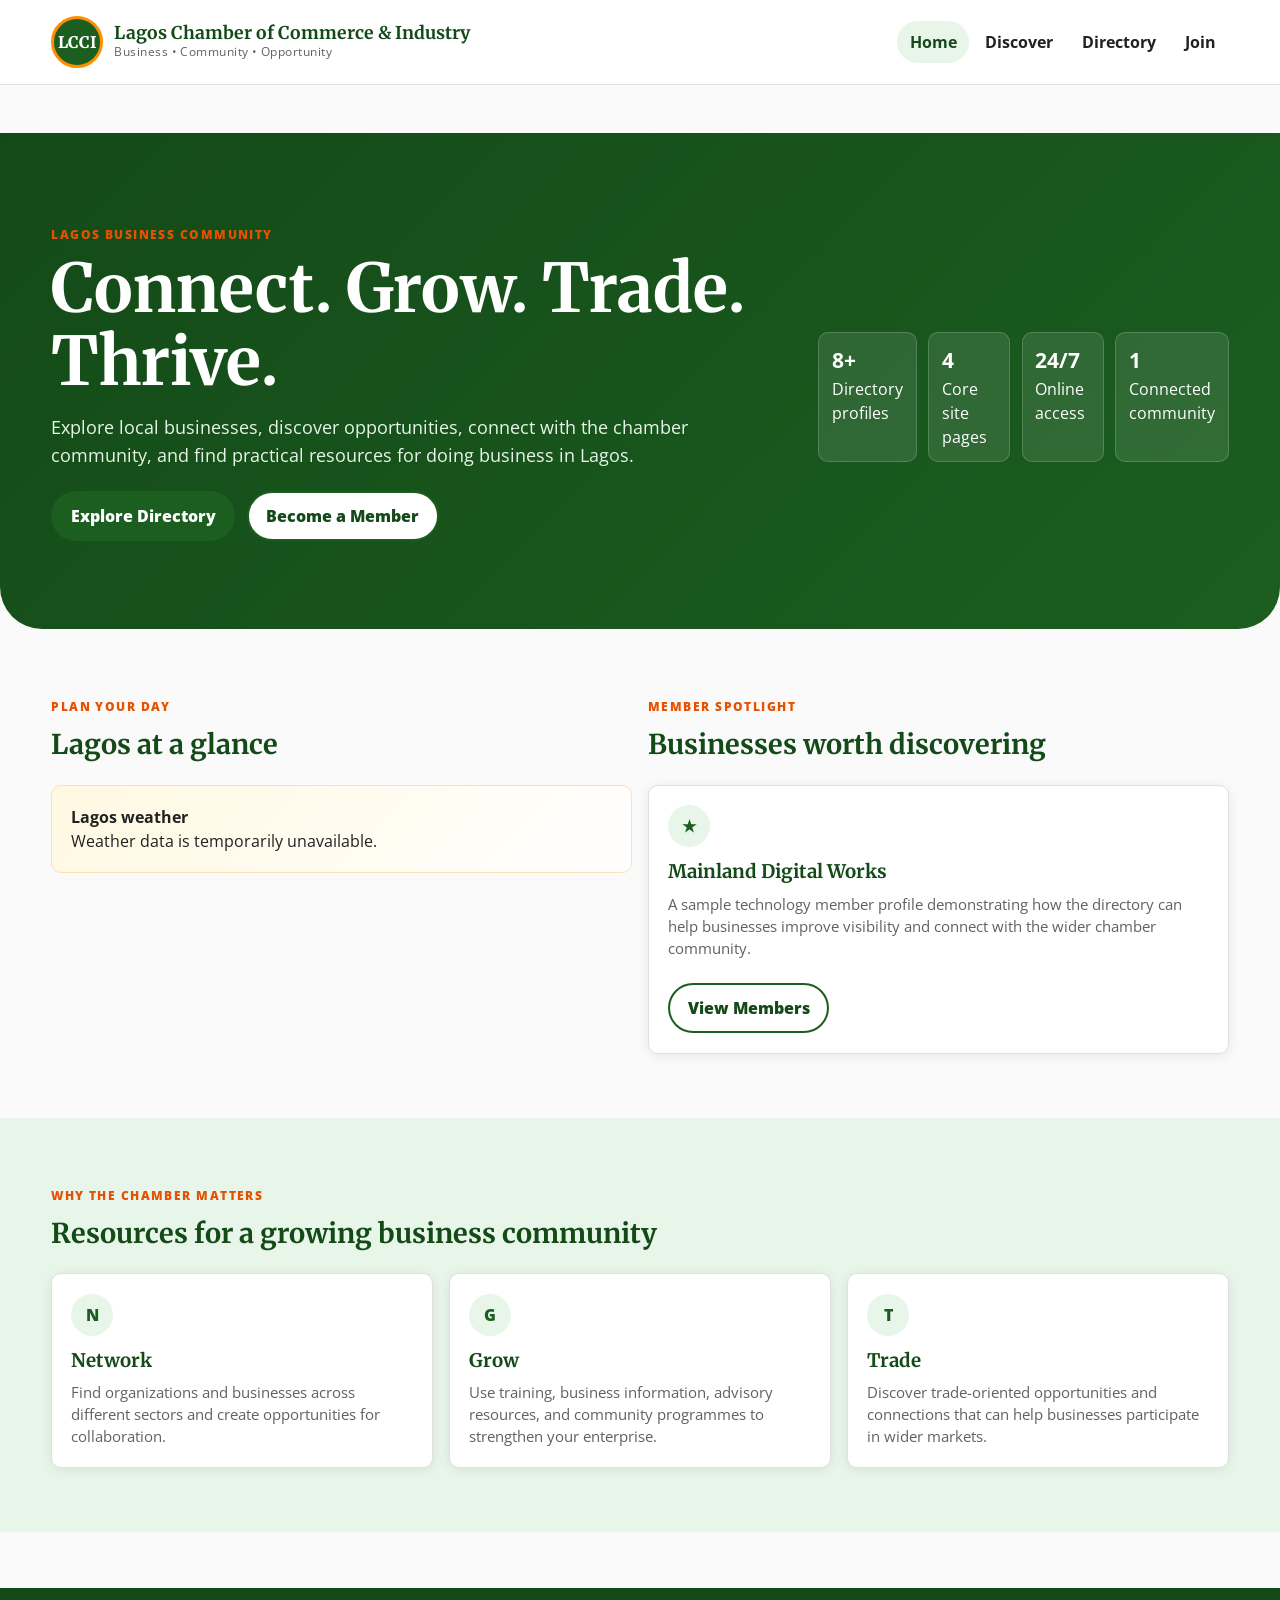
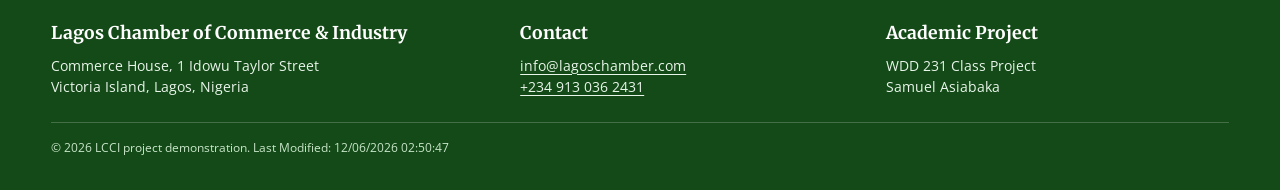
==== chamber/index.html @ baab901b "added chamber of business project" ====
<!doctype html>
<html lang="en-NG">
  <head>
    <meta charset="utf-8" />
    <meta name="viewport" content="width=device-width, initial-scale=1" />
    <meta
      name="description"
      content="Lagos Chamber of Commerce and Industry student project site featuring business resources, member directory, local discovery, weather, and membership information."
    />
    <meta name="author" content="Samuel Asiabaka" />
    <meta
      property="og:title"
      content="Lagos Chamber of Commerce and Industry"
    />
    <meta
      property="og:description"
      content="A responsive WDD 231 chamber project for business discovery, member networking, and community resources in Lagos."
    />
    <meta property="og:image" content="images/lcci-social.svg" />
    <meta property="og:url" content="index.html" />
    <meta property="og:type" content="website" />
    <title>LCCI | Lagos Chamber of Commerce & Industry</title>
    <link rel="icon" href="images/favicon.svg" type="image/svg+xml" />
    <link rel="preconnect" href="https://fonts.googleapis.com" />
    <link rel="preconnect" href="https://fonts.gstatic.com" crossorigin />
    <link
      href="https://fonts.googleapis.com/css2?family=Merriweather:wght@700;800&family=Open+Sans:wght@400;600;700;800&display=swap"
      rel="stylesheet"
    />
    <link rel="stylesheet" href="styles/reset.css" />
    <link rel="stylesheet" href="styles/small.css" />
    <link rel="stylesheet" href="styles/larger.css" />
  </head>
  <body>
    <a class="skip-link" href="#main">Skip to content</a>
    <header class="site-header">
      <div class="container header-inner">
        <a class="brand" href="index.html"
          ><span class="brand-mark" aria-hidden="true">LCCI</span
          ><span class="brand-text"
            ><strong>Lagos Chamber of Commerce & Industry</strong
            ><span>Business • Community • Opportunity</span></span
          ></a
        >
        <button
          class="menu-button"
          aria-label="Open navigation"
          aria-expanded="false"
        >
          ☰
        </button>
        <nav class="primary-nav" aria-label="Primary navigation">
          <ul>
            <li><a class="active" href="index.html">Home</a></li>
            <li><a href="discover.html">Discover</a></li>
            <li><a href="directory.html">Directory</a></li>
            <li><a href="join.html">Join</a></li>
          </ul>
        </nav>
      </div>
    </header>
    <main id="main">
      <section class="hero">
        <div class="container">
          <div>
            <span class="eyebrow">Lagos business community</span>
            <h1>Connect. Grow. Trade. Thrive.</h1>
            <p>
              Explore local businesses, discover opportunities, connect with the
              chamber community, and find practical resources for doing business
              in Lagos.
            </p>
            <div class="hero-actions">
              <a class="btn btn-primary" href="directory.html"
                >Explore Directory</a
              ><a class="btn btn-secondary" href="join.html">Become a Member</a>
            </div>
          </div>
          <div class="stats">
            <div class="stat">
              <strong>8+</strong><span>Directory profiles</span>
            </div>
            <div class="stat">
              <strong>4</strong><span>Core site pages</span>
            </div>
            <div class="stat">
              <strong>24/7</strong><span>Online access</span>
            </div>
            <div class="stat">
              <strong>1</strong><span>Connected community</span>
            </div>
          </div>
        </div>
      </section>
      <section class="section">
        <div class="container cards-2">
          <div>
            <div class="section-header">
              <span class="eyebrow">Plan your day</span>
              <h2>Lagos at a glance</h2>
            </div>
            <div id="weather-card" class="weather-card">
              <p>Loading current Lagos weather…</p>
            </div>
          </div>
          <div>
            <div class="section-header">
              <span class="eyebrow">Member spotlight</span>
              <h2>Businesses worth discovering</h2>
            </div>
            <div class="info-card">
              <div class="icon-circle">★</div>
              <h3>Mainland Digital Works</h3>
              <p>
                A sample technology member profile demonstrating how the
                directory can help businesses improve visibility and connect
                with the wider chamber community.
              </p>
              <br /><a class="btn btn-secondary" href="directory.html"
                >View Members</a
              >
            </div>
          </div>
        </div>
      </section>
      <section class="section" style="background: var(--light-green)">
        <div class="container">
          <div class="section-header">
            <span class="eyebrow">Why the chamber matters</span>
            <h2>Resources for a growing business community</h2>
          </div>
          <div class="cards-3">
            <article class="info-card">
              <div class="icon-circle">N</div>
              <h3>Network</h3>
              <p>
                Find organizations and businesses across different sectors and
                create opportunities for collaboration.
              </p>
            </article>
            <article class="info-card">
              <div class="icon-circle">G</div>
              <h3>Grow</h3>
              <p>
                Use training, business information, advisory resources, and
                community programmes to strengthen your enterprise.
              </p>
            </article>
            <article class="info-card">
              <div class="icon-circle">T</div>
              <h3>Trade</h3>
              <p>
                Discover trade-oriented opportunities and connections that can
                help businesses participate in wider markets.
              </p>
            </article>
          </div>
        </div>
      </section>
    </main>
    <footer class="site-footer">
      <div class="container">
        <div class="footer-grid">
          <div>
            <h2 class="footer-title">Lagos Chamber of Commerce & Industry</h2>
            <p>
              Commerce House, 1 Idowu Taylor Street<br />Victoria Island, Lagos,
              Nigeria
            </p>
          </div>
          <div>
            <h2 class="footer-title">Contact</h2>
            <p>
              <a href="mailto:info@lagoschamber.com">info@lagoschamber.com</a
              ><br /><a href="tel:+2349130362431">+234 913 036 2431</a>
            </p>
          </div>
          <div>
            <h2 class="footer-title">Academic Project</h2>
            <p>WDD 231 Class Project<br />Samuel Asiabaka</p>
          </div>
        </div>
        <div class="footer-bottom">
          <span
            >© <span id="copyright-year"></span> LCCI project demonstration. </span
          ><span id="last-modified"></span>
        </div>
      </div>
    </footer>
    <script src="scripts/main.js" defer></script>
  </body>
</html>
---- chamber/styles/small.css ----
:root {
  --primary-green: #1b5e20;
  --primary-green-dark: #144a18;
  --light-green: #e8f5e9;
  --accent-amber: #ff8f00;
  --accent-amber-dark: #e65100;
  --bg-white: #fafafa;
  --bg-card: #ffffff;
  --text-dark: #212121;
  --text-medium: #616161;
  --text-light: #9e9e9e;
  --border-light: #e0e0e0;
  --font-heading: "Merriweather", Georgia, serif;
  --font-body: "Open Sans", "Segoe UI", sans-serif;
  --radius: 10px;
  --radius-sm: 6px;
  --shadow: 0 2px 12px rgba(0,0,0,.08);
  --shadow-hover: 0 6px 24px rgba(0,0,0,.12);
  --transition: all .25s ease;
}

body {
  min-width: 320px;
  background: var(--bg-white);
  color: var(--text-dark);
  font-family: var(--font-body);
}

a { text-decoration-thickness: 1px; text-underline-offset: 3px; }
.container { width: min(94%, 1180px); margin-inline: auto; }
.skip-link { position: absolute; left: -9999px; top: 0; z-index: 1000; padding: .75rem 1rem; background: #fff; color: var(--primary-green-dark); }
.skip-link:focus { left: 1rem; top: 1rem; }

.site-header {
  background: var(--bg-card);
  border-bottom: 1px solid var(--border-light);
  position: sticky;
  top: 0;
  z-index: 50;
}
.header-inner { min-height: 76px; display: flex; align-items: center; justify-content: space-between; gap: 1rem; }
.brand { display: flex; align-items: center; gap: .7rem; text-decoration: none; }
.brand-mark { width: 46px; height: 46px; border-radius: 50%; display: grid; place-items: center; background: var(--primary-green); color: white; font-family: var(--font-heading); font-weight: 800; border: 3px solid var(--accent-amber); }
.brand-text strong { display: block; font-family: var(--font-heading); font-size: 1rem; line-height: 1.15; color: var(--primary-green-dark); }
.brand-text span { display: block; font-size: .72rem; color: var(--text-medium); letter-spacing: .04em; }

.menu-button { border: 0; background: transparent; color: var(--primary-green-dark); font-size: 1.65rem; padding: .35rem; }
.primary-nav { display: none; }
.primary-nav.open { display: block; position: absolute; left: 0; right: 0; top: 76px; background: white; border-bottom: 1px solid var(--border-light); box-shadow: var(--shadow); }
.primary-nav ul { display: flex; flex-direction: column; }
.primary-nav a { display: block; padding: .95rem 1.25rem; text-decoration: none; font-weight: 700; color: var(--text-dark); }
.primary-nav a:hover, .primary-nav a.active { background: var(--light-green); color: var(--primary-green-dark); }

main { padding-block: 2rem 3.5rem; }
.page-title { font-family: var(--font-heading); font-size: clamp(1.8rem, 6vw, 2.6rem); color: var(--primary-green-dark); margin-bottom: .4rem; }
.page-intro { color: var(--text-medium); max-width: 760px; margin-bottom: 1.5rem; }
.eyebrow { display: inline-block; color: var(--accent-amber-dark); text-transform: uppercase; letter-spacing: .12em; font-size: .75rem; font-weight: 800; margin-bottom: .5rem; }

.btn { display: inline-flex; align-items: center; justify-content: center; gap: .45rem; min-height: 44px; padding: .7rem 1.1rem; border-radius: 999px; border: 2px solid transparent; text-decoration: none; font-weight: 800; transition: var(--transition); }
.btn-primary { background: var(--primary-green); color: white; }
.btn-primary:hover { background: var(--primary-green-dark); transform: translateY(-1px); }
.btn-secondary { background: white; color: var(--primary-green-dark); border-color: var(--primary-green); }
.btn-secondary:hover { background: var(--light-green); }

.directory-controls { display: flex; gap: .5rem; margin: 1.25rem 0 1rem; }
.view-button { border: 1px solid var(--border-light); background: white; color: var(--text-medium); border-radius: var(--radius-sm); padding: .55rem .9rem; font-weight: 800; }
.view-button.active, .view-button:hover { background: var(--primary-green); color: white; border-color: var(--primary-green); }

.members { display: grid; grid-template-columns: 1fr; gap: 1rem; }
.member-card { background: var(--bg-card); border: 1px solid var(--border-light); border-radius: var(--radius); box-shadow: var(--shadow); overflow: hidden; transition: var(--transition); }
.member-card:hover { box-shadow: var(--shadow-hover); transform: translateY(-2px); }
.member-top { padding: 1rem 1rem .8rem; text-align: center; background: linear-gradient(135deg, var(--light-green), #fff); border-bottom: 1px solid var(--border-light); }
.member-logo { width: 74px; height: 74px; margin: 0 auto .65rem; object-fit: cover; border-radius: 12px; border: 1px solid var(--border-light); background: white; }
.member-name { font-family: var(--font-heading); font-size: 1.05rem; color: var(--primary-green-dark); }
.member-tagline { color: var(--text-medium); font-size: .8rem; }
.member-body { padding: 1rem; }
.member-body p { font-size: .88rem; margin-bottom: .35rem; overflow-wrap: anywhere; }
.member-body strong { color: var(--primary-green-dark); }
.member-body a { color: var(--accent-amber-dark); font-weight: 700; }
.badge { display: inline-block; margin-top: .5rem; padding: .22rem .55rem; border-radius: 999px; background: var(--light-green); color: var(--primary-green-dark); font-size: .72rem; font-weight: 800; }

.members.list { display: flex; flex-direction: column; gap: .65rem; }
.members.list .member-card { display: grid; grid-template-columns: 90px 1fr; align-items: stretch; }
.members.list .member-top { grid-row: span 2; padding: .75rem; display: grid; place-items: center; }
.members.list .member-logo { width: 68px; height: 68px; margin: 0; }
.members.list .member-name { font-size: 1rem; }
.members.list .member-body { padding: .7rem 1rem 1rem; }
.members.list .member-body p { margin-bottom: .2rem; }

.site-footer { background: var(--primary-green-dark); color: white; padding: 2rem 0; }
.footer-grid { display: grid; gap: 1.5rem; }
.footer-title { font-family: var(--font-heading); font-size: 1.1rem; margin-bottom: .55rem; }
.footer-grid p, .footer-grid a { color: #e8f5e9; font-size: .9rem; }
.footer-grid a:hover { color: white; }
.footer-bottom { border-top: 1px solid rgba(255,255,255,.2); margin-top: 1.5rem; padding-top: 1rem; font-size: .78rem; color: #c8e6c9; }

.hero { background: linear-gradient(135deg, var(--primary-green-dark), var(--primary-green)); color: white; border-radius: 0 0 28px 28px; padding: 3rem 0; }
.hero h1 { font-family: var(--font-heading); font-size: clamp(2rem, 9vw, 4.2rem); line-height: 1.08; margin-bottom: 1rem; }
.hero p { color: #e8f5e9; max-width: 680px; font-size: 1.05rem; margin-bottom: 1.4rem; }
.hero-actions { display: flex; flex-wrap: wrap; gap: .7rem; }
.stats { display: grid; grid-template-columns: repeat(2, 1fr); gap: .7rem; margin-top: 2rem; }
.stat { background: rgba(255,255,255,.1); border: 1px solid rgba(255,255,255,.18); padding: .8rem; border-radius: var(--radius); }
.stat strong { display: block; font-size: 1.3rem; }

.section { padding-block: 2.5rem; }
.section-header { margin-bottom: 1.25rem; }
.section-header h2 { font-family: var(--font-heading); color: var(--primary-green-dark); font-size: 1.7rem; }
.cards-2, .cards-3 { display: grid; gap: 1rem; }
.info-card { background: white; border: 1px solid var(--border-light); border-radius: var(--radius); padding: 1.2rem; box-shadow: var(--shadow); }
.info-card h3 { color: var(--primary-green-dark); margin-bottom: .4rem; font-family: var(--font-heading); }
.info-card p { color: var(--text-medium); font-size: .92rem; }
.icon-circle { width: 42px; height: 42px; border-radius: 50%; display: grid; place-items: center; background: var(--light-green); color: var(--primary-green); font-weight: 900; margin-bottom: .7rem; }

.weather-card { background: linear-gradient(135deg, #fff8e1, #fff); border: 1px solid #ffe0b2; border-radius: var(--radius); padding: 1.2rem; }
.weather-main { display: flex; align-items: center; justify-content: space-between; gap: 1rem; }
.weather-temp { font-size: 2.6rem; font-weight: 800; color: var(--primary-green-dark); }
.weather-icon { font-size: 2.7rem; }

.montage { display: grid; grid-template-columns: 1fr 1fr; gap: .75rem; }
.montage figure { position: relative; overflow: hidden; border-radius: var(--radius); min-height: 180px; background: #ddd; }
.montage figure:first-child { grid-column: span 2; }
.montage img { width: 100%; height: 100%; object-fit: cover; }
.montage figcaption { position: absolute; left: .7rem; bottom: .7rem; background: rgba(0,0,0,.65); color: white; padding: .3rem .5rem; border-radius: 5px; font-size: .75rem; }

.membership-grid { display: grid; gap: 1rem; }
.membership-card { background: white; border: 1px solid var(--border-light); border-radius: var(--radius); padding: 1.2rem; box-shadow: var(--shadow); }
.membership-card.featured { border: 2px solid var(--accent-amber); }
.membership-card h3 { color: var(--primary-green-dark); font-family: var(--font-heading); }
.membership-card .price { font-size: 1.7rem; font-weight: 800; margin: .5rem 0; }
.membership-card ul { margin: 1rem 0; display: grid; gap: .45rem; }
.membership-card li::before { content: "✓"; color: var(--primary-green); font-weight: 900; margin-right: .45rem; }
.form-card { background: white; border: 1px solid var(--border-light); border-radius: var(--radius); padding: 1.2rem; box-shadow: var(--shadow); }
.form-grid { display: grid; gap: 1rem; }
label { font-weight: 700; color: var(--primary-green-dark); font-size: .9rem; }
input, select, textarea { width: 100%; margin-top: .35rem; border: 1px solid #bdbdbd; border-radius: var(--radius-sm); padding: .72rem; background: white; color: var(--text-dark); }
textarea { min-height: 120px; resize: vertical; }
.form-note { font-size: .78rem; color: var(--text-medium); margin-top: .5rem; }
.success-message { display: none; background: var(--light-green); color: var(--primary-green-dark); border-left: 4px solid var(--primary-green); padding: 1rem; border-radius: 0 var(--radius-sm) var(--radius-sm) 0; margin-bottom: 1rem; }
.success-message.show { display: block; }

.banner { background: var(--light-green); border-left: 5px solid var(--accent-amber); border-radius: var(--radius); padding: 1rem 1.1rem; margin-bottom: 1.5rem; }
.banner strong { color: var(--primary-green-dark); }

@media (min-width: 700px) {
  .container { width: min(92%, 1180px); }
  .menu-button { display: none; }
  .primary-nav { display: block; }
  .primary-nav ul { flex-direction: row; align-items: center; gap: .2rem; }
  .primary-nav a { padding: .55rem .8rem; border-radius: 999px; }
  .members { grid-template-columns: repeat(2, 1fr); }
  .cards-2 { grid-template-columns: repeat(2, 1fr); }
  .cards-3 { grid-template-columns: repeat(3, 1fr); }
  .membership-grid { grid-template-columns: repeat(3, 1fr); }
  .form-grid { grid-template-columns: repeat(2, 1fr); }
  .full { grid-column: 1 / -1; }
  .footer-grid { grid-template-columns: 1.3fr 1fr 1fr; }
  .stats { grid-template-columns: repeat(4, 1fr); }
}
---- chamber/styles/larger.css ----
@media (min-width: 1000px) {
  .header-inner { min-height: 84px; }
  .brand-mark { width: 52px; height: 52px; }
  .brand-text strong { font-size: 1.1rem; }
  main { padding-top: 3rem; }
  .members { grid-template-columns: repeat(3, 1fr); }
  .hero { padding: 5.5rem 0; border-radius: 0 0 42px 42px; }
  .hero .container { display: grid; grid-template-columns: 1.4fr .8fr; align-items: center; gap: 3rem; }
  .hero p { font-size: 1.15rem; }
  .section { padding-block: 4rem; }
  .montage { grid-template-columns: 1.15fr .85fr .85fr; grid-template-rows: 180px 180px; }
  .montage figure:first-child { grid-column: auto; grid-row: span 2; }
  .montage figure { min-height: 180px; }
  .directory-controls { justify-content: flex-end; }
}
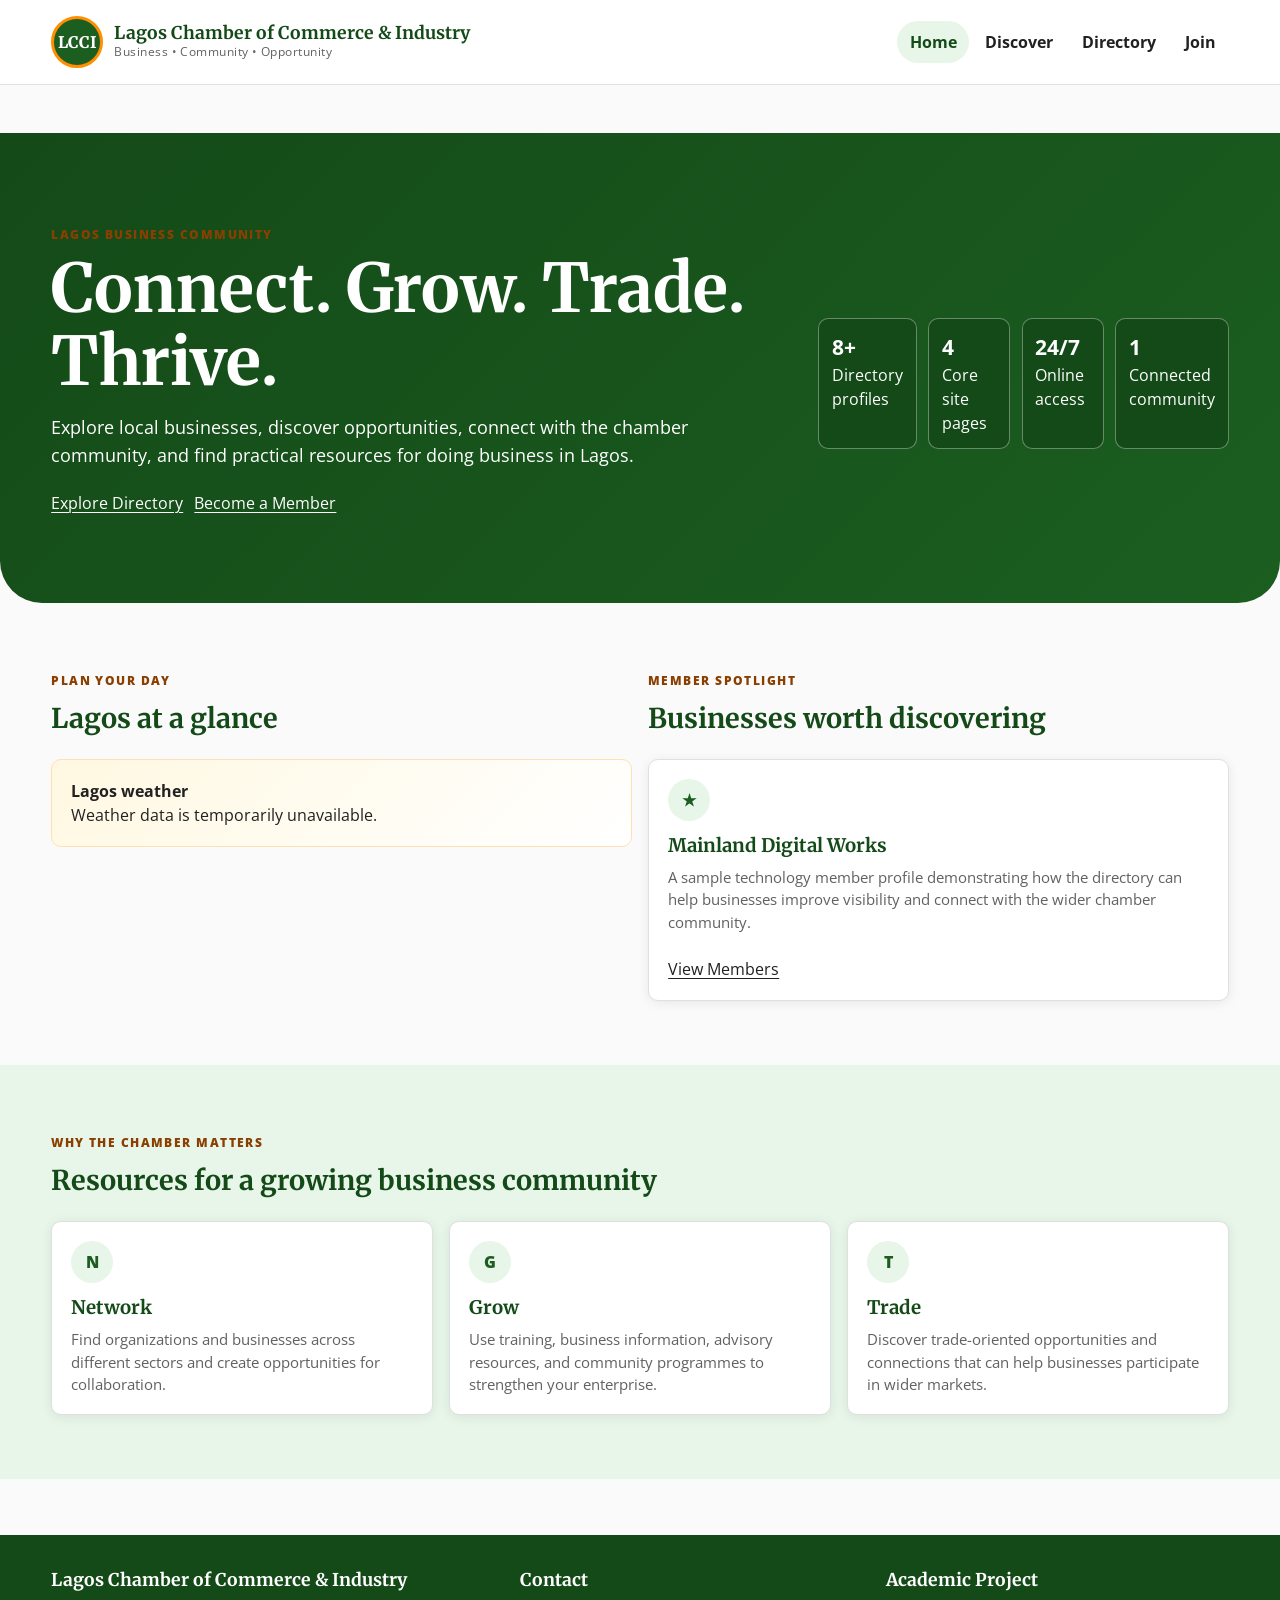
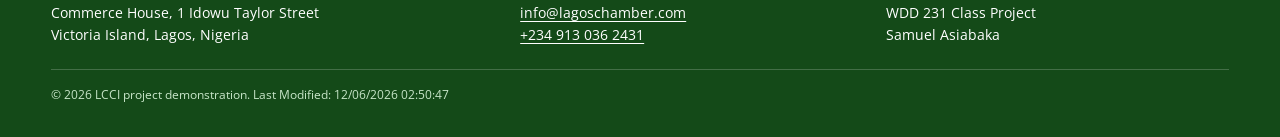
==== commit 9d27ff32: "fix audit errors" ====
--- a/chamber/index.html
+++ b/chamber/index.html
@@ -5,21 +5,28 @@
     <meta name="viewport" content="width=device-width, initial-scale=1" />
     <meta
       name="description"
-      content="Lagos Chamber of Commerce and Industry student project site featuring business resources, member directory, local discovery, weather, and membership information."
+      content="Lagos Chamber of Commerce and Industry project site featuring business resources, member directory, local discovery, weather, and membership information."
     />
     <meta name="author" content="Samuel Asiabaka" />
     <meta
       property="og:title"
-      content="Lagos Chamber of Commerce and Industry"
+      content="Lagos Chamber of Commerce and Industry project site "
     />
     <meta
       property="og:description"
       content="A responsive WDD 231 chamber project for business discovery, member networking, and community resources in Lagos."
     />
-    <meta property="og:image" content="images/lcci-social.svg" />
-    <meta property="og:url" content="index.html" />
+    <meta
+      property="og:image"
+      content="https://samuelasiabaka.github.io/wdd231/chamber/images/lcci-social.svg"
+    />
+
+    <meta
+      property="og:url"
+      content="https://samuelasiabaka.github.io/wdd231/chamber/directory.html"
+    />
     <meta property="og:type" content="website" />
-    <title>LCCI | Lagos Chamber of Commerce & Industry</title>
+    <title>Lagos Chamber of Commerce and Industry | LCCI</title>
     <link rel="icon" href="images/favicon.svg" type="image/svg+xml" />
     <link rel="preconnect" href="https://fonts.googleapis.com" />
     <link rel="preconnect" href="https://fonts.gstatic.com" crossorigin />
@@ -30,6 +37,7 @@
     <link rel="stylesheet" href="styles/reset.css" />
     <link rel="stylesheet" href="styles/small.css" />
     <link rel="stylesheet" href="styles/larger.css" />
+    <script src="scripts/main.js" defer></script>
   </head>
   <body>
     <a class="skip-link" href="#main">Skip to content</a>
@@ -71,9 +79,11 @@
               in Lagos.
             </p>
             <div class="hero-actions">
-              <a class="btn btn-primary" href="directory.html"
+              <a class="button button-primary" href="directory.html"
                 >Explore Directory</a
-              ><a class="btn btn-secondary" href="join.html">Become a Member</a>
+              ><a class="button button-secondary" href="join.html"
+                >Become a Member</a
+              >
             </div>
           </div>
           <div class="stats">
@@ -116,14 +126,14 @@
                 directory can help businesses improve visibility and connect
                 with the wider chamber community.
               </p>
-              <br /><a class="btn btn-secondary" href="directory.html"
+              <br /><a class="button button-secondary" href="directory.html"
                 >View Members</a
               >
             </div>
           </div>
         </div>
       </section>
-      <section class="section" style="background: var(--light-green)">
+      <section class="section" id="network-section">
         <div class="container">
           <div class="section-header">
             <span class="eyebrow">Why the chamber matters</span>
@@ -187,6 +197,5 @@
         </div>
       </div>
     </footer>
-    <script src="scripts/main.js" defer></script>
   </body>
 </html>
--- a/chamber/styles/small.css
+++ b/chamber/styles/small.css
@@ -3,7 +3,7 @@
   --primary-green-dark: #144a18;
   --light-green: #e8f5e9;
   --accent-amber: #ff8f00;
-  --accent-amber-dark: #e65100;
+  --accent-amber-dark: #8a3f00;
   --bg-white: #fafafa;
   --bg-card: #ffffff;
   --text-dark: #212121;
@@ -14,9 +14,9 @@
   --font-body: "Open Sans", "Segoe UI", sans-serif;
   --radius: 10px;
   --radius-sm: 6px;
-  --shadow: 0 2px 12px rgba(0,0,0,.08);
-  --shadow-hover: 0 6px 24px rgba(0,0,0,.12);
-  --transition: all .25s ease;
+  --shadow: 0 2px 12px rgba(0, 0, 0, 0.08);
+  --shadow-hover: 0 6px 24px rgba(0, 0, 0, 0.12);
+  --transition: all 0.25s ease;
 }
 
 body {
@@ -26,10 +26,27 @@
   font-family: var(--font-body);
 }
 
-a { text-decoration-thickness: 1px; text-underline-offset: 3px; }
-.container { width: min(94%, 1180px); margin-inline: auto; }
-.skip-link { position: absolute; left: -9999px; top: 0; z-index: 1000; padding: .75rem 1rem; background: #fff; color: var(--primary-green-dark); }
-.skip-link:focus { left: 1rem; top: 1rem; }
+a {
+  text-decoration-thickness: 1px;
+  text-underline-offset: 3px;
+}
+.container {
+  width: min(94%, 1180px);
+  margin-inline: auto;
+}
+.skip-link {
+  position: absolute;
+  left: -9999px;
+  top: 0;
+  z-index: 1000;
+  padding: 0.75rem 1rem;
+  background: #fff;
+  color: var(--primary-green-dark);
+}
+.skip-link:focus {
+  left: 1rem;
+  top: 1rem;
+}
 
 .site-header {
   background: var(--bg-card);
@@ -38,121 +55,565 @@
   top: 0;
   z-index: 50;
 }
-.header-inner { min-height: 76px; display: flex; align-items: center; justify-content: space-between; gap: 1rem; }
-.brand { display: flex; align-items: center; gap: .7rem; text-decoration: none; }
-.brand-mark { width: 46px; height: 46px; border-radius: 50%; display: grid; place-items: center; background: var(--primary-green); color: white; font-family: var(--font-heading); font-weight: 800; border: 3px solid var(--accent-amber); }
-.brand-text strong { display: block; font-family: var(--font-heading); font-size: 1rem; line-height: 1.15; color: var(--primary-green-dark); }
-.brand-text span { display: block; font-size: .72rem; color: var(--text-medium); letter-spacing: .04em; }
-
-.menu-button { border: 0; background: transparent; color: var(--primary-green-dark); font-size: 1.65rem; padding: .35rem; }
-.primary-nav { display: none; }
-.primary-nav.open { display: block; position: absolute; left: 0; right: 0; top: 76px; background: white; border-bottom: 1px solid var(--border-light); box-shadow: var(--shadow); }
-.primary-nav ul { display: flex; flex-direction: column; }
-.primary-nav a { display: block; padding: .95rem 1.25rem; text-decoration: none; font-weight: 700; color: var(--text-dark); }
-.primary-nav a:hover, .primary-nav a.active { background: var(--light-green); color: var(--primary-green-dark); }
-
-main { padding-block: 2rem 3.5rem; }
-.page-title { font-family: var(--font-heading); font-size: clamp(1.8rem, 6vw, 2.6rem); color: var(--primary-green-dark); margin-bottom: .4rem; }
-.page-intro { color: var(--text-medium); max-width: 760px; margin-bottom: 1.5rem; }
-.eyebrow { display: inline-block; color: var(--accent-amber-dark); text-transform: uppercase; letter-spacing: .12em; font-size: .75rem; font-weight: 800; margin-bottom: .5rem; }
-
-.btn { display: inline-flex; align-items: center; justify-content: center; gap: .45rem; min-height: 44px; padding: .7rem 1.1rem; border-radius: 999px; border: 2px solid transparent; text-decoration: none; font-weight: 800; transition: var(--transition); }
-.btn-primary { background: var(--primary-green); color: white; }
-.btn-primary:hover { background: var(--primary-green-dark); transform: translateY(-1px); }
-.btn-secondary { background: white; color: var(--primary-green-dark); border-color: var(--primary-green); }
-.btn-secondary:hover { background: var(--light-green); }
-
-.directory-controls { display: flex; gap: .5rem; margin: 1.25rem 0 1rem; }
-.view-button { border: 1px solid var(--border-light); background: white; color: var(--text-medium); border-radius: var(--radius-sm); padding: .55rem .9rem; font-weight: 800; }
-.view-button.active, .view-button:hover { background: var(--primary-green); color: white; border-color: var(--primary-green); }
-
-.members { display: grid; grid-template-columns: 1fr; gap: 1rem; }
-.member-card { background: var(--bg-card); border: 1px solid var(--border-light); border-radius: var(--radius); box-shadow: var(--shadow); overflow: hidden; transition: var(--transition); }
-.member-card:hover { box-shadow: var(--shadow-hover); transform: translateY(-2px); }
-.member-top { padding: 1rem 1rem .8rem; text-align: center; background: linear-gradient(135deg, var(--light-green), #fff); border-bottom: 1px solid var(--border-light); }
-.member-logo { width: 74px; height: 74px; margin: 0 auto .65rem; object-fit: cover; border-radius: 12px; border: 1px solid var(--border-light); background: white; }
-.member-name { font-family: var(--font-heading); font-size: 1.05rem; color: var(--primary-green-dark); }
-.member-tagline { color: var(--text-medium); font-size: .8rem; }
-.member-body { padding: 1rem; }
-.member-body p { font-size: .88rem; margin-bottom: .35rem; overflow-wrap: anywhere; }
-.member-body strong { color: var(--primary-green-dark); }
-.member-body a { color: var(--accent-amber-dark); font-weight: 700; }
-.badge { display: inline-block; margin-top: .5rem; padding: .22rem .55rem; border-radius: 999px; background: var(--light-green); color: var(--primary-green-dark); font-size: .72rem; font-weight: 800; }
-
-.members.list { display: flex; flex-direction: column; gap: .65rem; }
-.members.list .member-card { display: grid; grid-template-columns: 90px 1fr; align-items: stretch; }
-.members.list .member-top { grid-row: span 2; padding: .75rem; display: grid; place-items: center; }
-.members.list .member-logo { width: 68px; height: 68px; margin: 0; }
-.members.list .member-name { font-size: 1rem; }
-.members.list .member-body { padding: .7rem 1rem 1rem; }
-.members.list .member-body p { margin-bottom: .2rem; }
-
-.site-footer { background: var(--primary-green-dark); color: white; padding: 2rem 0; }
-.footer-grid { display: grid; gap: 1.5rem; }
-.footer-title { font-family: var(--font-heading); font-size: 1.1rem; margin-bottom: .55rem; }
-.footer-grid p, .footer-grid a { color: #e8f5e9; font-size: .9rem; }
-.footer-grid a:hover { color: white; }
-.footer-bottom { border-top: 1px solid rgba(255,255,255,.2); margin-top: 1.5rem; padding-top: 1rem; font-size: .78rem; color: #c8e6c9; }
-
-.hero { background: linear-gradient(135deg, var(--primary-green-dark), var(--primary-green)); color: white; border-radius: 0 0 28px 28px; padding: 3rem 0; }
-.hero h1 { font-family: var(--font-heading); font-size: clamp(2rem, 9vw, 4.2rem); line-height: 1.08; margin-bottom: 1rem; }
-.hero p { color: #e8f5e9; max-width: 680px; font-size: 1.05rem; margin-bottom: 1.4rem; }
-.hero-actions { display: flex; flex-wrap: wrap; gap: .7rem; }
-.stats { display: grid; grid-template-columns: repeat(2, 1fr); gap: .7rem; margin-top: 2rem; }
-.stat { background: rgba(255,255,255,.1); border: 1px solid rgba(255,255,255,.18); padding: .8rem; border-radius: var(--radius); }
-.stat strong { display: block; font-size: 1.3rem; }
-
-.section { padding-block: 2.5rem; }
-.section-header { margin-bottom: 1.25rem; }
-.section-header h2 { font-family: var(--font-heading); color: var(--primary-green-dark); font-size: 1.7rem; }
-.cards-2, .cards-3 { display: grid; gap: 1rem; }
-.info-card { background: white; border: 1px solid var(--border-light); border-radius: var(--radius); padding: 1.2rem; box-shadow: var(--shadow); }
-.info-card h3 { color: var(--primary-green-dark); margin-bottom: .4rem; font-family: var(--font-heading); }
-.info-card p { color: var(--text-medium); font-size: .92rem; }
-.icon-circle { width: 42px; height: 42px; border-radius: 50%; display: grid; place-items: center; background: var(--light-green); color: var(--primary-green); font-weight: 900; margin-bottom: .7rem; }
-
-.weather-card { background: linear-gradient(135deg, #fff8e1, #fff); border: 1px solid #ffe0b2; border-radius: var(--radius); padding: 1.2rem; }
-.weather-main { display: flex; align-items: center; justify-content: space-between; gap: 1rem; }
-.weather-temp { font-size: 2.6rem; font-weight: 800; color: var(--primary-green-dark); }
-.weather-icon { font-size: 2.7rem; }
-
-.montage { display: grid; grid-template-columns: 1fr 1fr; gap: .75rem; }
-.montage figure { position: relative; overflow: hidden; border-radius: var(--radius); min-height: 180px; background: #ddd; }
-.montage figure:first-child { grid-column: span 2; }
-.montage img { width: 100%; height: 100%; object-fit: cover; }
-.montage figcaption { position: absolute; left: .7rem; bottom: .7rem; background: rgba(0,0,0,.65); color: white; padding: .3rem .5rem; border-radius: 5px; font-size: .75rem; }
-
-.membership-grid { display: grid; gap: 1rem; }
-.membership-card { background: white; border: 1px solid var(--border-light); border-radius: var(--radius); padding: 1.2rem; box-shadow: var(--shadow); }
-.membership-card.featured { border: 2px solid var(--accent-amber); }
-.membership-card h3 { color: var(--primary-green-dark); font-family: var(--font-heading); }
-.membership-card .price { font-size: 1.7rem; font-weight: 800; margin: .5rem 0; }
-.membership-card ul { margin: 1rem 0; display: grid; gap: .45rem; }
-.membership-card li::before { content: "✓"; color: var(--primary-green); font-weight: 900; margin-right: .45rem; }
-.form-card { background: white; border: 1px solid var(--border-light); border-radius: var(--radius); padding: 1.2rem; box-shadow: var(--shadow); }
-.form-grid { display: grid; gap: 1rem; }
-label { font-weight: 700; color: var(--primary-green-dark); font-size: .9rem; }
-input, select, textarea { width: 100%; margin-top: .35rem; border: 1px solid #bdbdbd; border-radius: var(--radius-sm); padding: .72rem; background: white; color: var(--text-dark); }
-textarea { min-height: 120px; resize: vertical; }
-.form-note { font-size: .78rem; color: var(--text-medium); margin-top: .5rem; }
-.success-message { display: none; background: var(--light-green); color: var(--primary-green-dark); border-left: 4px solid var(--primary-green); padding: 1rem; border-radius: 0 var(--radius-sm) var(--radius-sm) 0; margin-bottom: 1rem; }
-.success-message.show { display: block; }
-
-.banner { background: var(--light-green); border-left: 5px solid var(--accent-amber); border-radius: var(--radius); padding: 1rem 1.1rem; margin-bottom: 1.5rem; }
-.banner strong { color: var(--primary-green-dark); }
+.header-inner {
+  min-height: 76px;
+  display: flex;
+  align-items: center;
+  justify-content: space-between;
+  gap: 1rem;
+}
+.brand {
+  display: flex;
+  align-items: center;
+  gap: 0.7rem;
+  text-decoration: none;
+}
+.brand-mark {
+  width: 46px;
+  height: 46px;
+  border-radius: 50%;
+  display: grid;
+  place-items: center;
+  background: var(--primary-green);
+  color: white;
+  font-family: var(--font-heading);
+  font-weight: 800;
+  border: 3px solid var(--accent-amber);
+}
+.brand-text strong {
+  display: block;
+  font-family: var(--font-heading);
+  font-size: 1rem;
+  line-height: 1.15;
+  color: var(--primary-green-dark);
+}
+.brand-text span {
+  display: block;
+  font-size: 0.72rem;
+  color: var(--text-medium);
+  letter-spacing: 0.04em;
+}
+
+.menu-button {
+  border: 0;
+  background: transparent;
+  color: var(--primary-green-dark);
+  font-size: 1.65rem;
+  padding: 0.35rem;
+}
+.primary-nav {
+  display: none;
+}
+.primary-nav.open {
+  display: block;
+  position: absolute;
+  left: 0;
+  right: 0;
+  top: 76px;
+  background: white;
+  border-bottom: 1px solid var(--border-light);
+  box-shadow: var(--shadow);
+}
+.primary-nav ul {
+  display: flex;
+  flex-direction: column;
+}
+.primary-nav a {
+  display: block;
+  padding: 0.95rem 1.25rem;
+  text-decoration: none;
+  font-weight: 700;
+  color: var(--text-dark);
+}
+.primary-nav a:hover,
+.primary-nav a.active {
+  background: var(--light-green);
+  color: var(--primary-green-dark);
+}
+
+main {
+  padding-block: 2rem 3.5rem;
+}
+.page-title {
+  font-family: var(--font-heading);
+  font-size: clamp(1.8rem, 6vw, 2.6rem);
+  color: var(--primary-green-dark);
+  margin-bottom: 0.4rem;
+}
+.page-intro {
+  color: var(--text-medium);
+  max-width: 760px;
+  margin-bottom: 1.5rem;
+}
+.eyebrow {
+  display: inline-block;
+  color: var(--accent-amber-dark);
+  text-transform: uppercase;
+  letter-spacing: 0.12em;
+  font-size: 0.75rem;
+  font-weight: 800;
+  margin-bottom: 0.5rem;
+}
+
+.btn {
+  display: inline-flex;
+  align-items: center;
+  justify-content: center;
+  gap: 0.45rem;
+  min-height: 44px;
+  padding: 0.7rem 1.1rem;
+  border-radius: 999px;
+  border: 2px solid transparent;
+  text-decoration: none;
+  font-weight: 800;
+  transition: var(--transition);
+}
+.btn-primary {
+  background: var(--primary-green);
+  color: white;
+}
+.btn-primary:hover {
+  background: var(--primary-green-dark);
+  transform: translateY(-1px);
+}
+.btn-secondary {
+  background: white;
+  color: var(--primary-green-dark);
+  border-color: var(--primary-green);
+}
+.btn-secondary:hover {
+  background: var(--light-green);
+}
+
+.directory-controls {
+  display: flex;
+  gap: 0.5rem;
+  margin: 1.25rem 0 1rem;
+}
+.view-button {
+  border: 1px solid var(--border-light);
+  background: white;
+  color: var(--text-medium);
+  border-radius: var(--radius-sm);
+  padding: 0.55rem 0.9rem;
+  font-weight: 800;
+}
+.view-button.active,
+.view-button:hover {
+  background: var(--primary-green);
+  color: white;
+  border-color: var(--primary-green);
+}
+
+.members {
+  display: grid;
+  grid-template-columns: 1fr;
+  gap: 1rem;
+}
+.member-card {
+  background: var(--bg-card);
+  border: 1px solid var(--border-light);
+  border-radius: var(--radius);
+  box-shadow: var(--shadow);
+  overflow: hidden;
+  transition: var(--transition);
+}
+.member-card:hover {
+  box-shadow: var(--shadow-hover);
+  transform: translateY(-2px);
+}
+.member-top {
+  padding: 1rem 1rem 0.8rem;
+  text-align: center;
+  background: linear-gradient(135deg, var(--light-green), #fff);
+  border-bottom: 1px solid var(--border-light);
+}
+.member-logo {
+  width: 74px;
+  height: 74px;
+  margin: 0 auto 0.65rem;
+  object-fit: cover;
+  border-radius: 12px;
+  border: 1px solid var(--border-light);
+  background: white;
+}
+.member-name {
+  font-family: var(--font-heading);
+  font-size: 1.05rem;
+  color: var(--primary-green-dark);
+}
+.member-tagline {
+  color: var(--text-medium);
+  font-size: 0.8rem;
+}
+.member-body {
+  padding: 1rem;
+}
+.member-body p {
+  font-size: 0.88rem;
+  margin-bottom: 0.35rem;
+  overflow-wrap: anywhere;
+}
+.member-body strong {
+  color: var(--primary-green-dark);
+}
+.member-body a {
+  color: var(--accent-amber-dark);
+  font-weight: 700;
+}
+.badge {
+  display: inline-block;
+  margin-top: 0.5rem;
+  padding: 0.22rem 0.55rem;
+  border-radius: 999px;
+  background: var(--light-green);
+  color: var(--primary-green-dark);
+  font-size: 0.72rem;
+  font-weight: 800;
+}
+
+.members.list {
+  display: flex;
+  flex-direction: column;
+  gap: 0.65rem;
+}
+.members.list .member-card {
+  display: grid;
+  grid-template-columns: 90px 1fr;
+  align-items: stretch;
+}
+.members.list .member-top {
+  grid-row: span 2;
+  padding: 0.75rem;
+  display: grid;
+  place-items: center;
+}
+.members.list .member-logo {
+  width: 68px;
+  height: 68px;
+  margin: 0;
+}
+.members.list .member-name {
+  font-size: 1rem;
+}
+.members.list .member-body {
+  padding: 0.7rem 1rem 1rem;
+}
+.members.list .member-body p {
+  margin-bottom: 0.2rem;
+}
+
+.site-footer {
+  background: var(--primary-green-dark);
+  color: white;
+  padding: 2rem 0;
+}
+.footer-grid {
+  display: grid;
+  gap: 1.5rem;
+}
+.footer-title {
+  font-family: var(--font-heading);
+  font-size: 1.1rem;
+  margin-bottom: 0.55rem;
+}
+.footer-grid p,
+.footer-grid a {
+  color: #fff;
+  font-size: 0.9rem;
+}
+.footer-grid a:hover {
+  color: white;
+}
+.footer-bottom {
+  border-top: 1px solid rgba(255, 255, 255, 0.2);
+  margin-top: 1.5rem;
+  padding-top: 1rem;
+  font-size: 0.78rem;
+  color: #c8e6c9;
+}
+
+.hero {
+  background: linear-gradient(
+    135deg,
+    var(--primary-green-dark),
+    var(--primary-green)
+  );
+  color: white;
+  border-radius: 0 0 28px 28px;
+  padding: 3rem 0;
+}
+.hero h1 {
+  color: #fff;
+  font-family: var(--font-heading);
+  font-size: clamp(2rem, 9vw, 4.2rem);
+  line-height: 1.08;
+  margin-bottom: 1rem;
+}
+.hero p {
+  color: #fff;
+  max-width: 680px;
+  font-size: 1.05rem;
+  margin-bottom: 1.4rem;
+}
+.hero-actions {
+  display: flex;
+  flex-wrap: wrap;
+  gap: 0.7rem;
+}
+.stats {
+  display: grid;
+  grid-template-columns: repeat(2, 1fr);
+  gap: 0.7rem;
+  margin-top: 2rem;
+}
+.stat {
+  background: var(--primary-green-dark);
+  border: 1px solid rgba(255, 255, 255, 0.35);
+  padding: 0.8rem;
+  border-radius: var(--radius);
+}
+.stat strong {
+  display: block;
+  font-size: 1.3rem;
+}
+
+.section {
+  padding-block: 2.5rem;
+}
+.section-header {
+  margin-bottom: 1.25rem;
+}
+.section-header h2 {
+  font-family: var(--font-heading);
+  color: var(--primary-green-dark);
+  font-size: 1.7rem;
+}
+
+#network-section {
+  background: var(--light-green);
+}
+
+.cards-2,
+.cards-3 {
+  display: grid;
+  gap: 1rem;
+}
+.info-card {
+  background: white;
+  border: 1px solid var(--border-light);
+  border-radius: var(--radius);
+  padding: 1.2rem;
+  box-shadow: var(--shadow);
+}
+.info-card h3 {
+  color: var(--primary-green-dark);
+  margin-bottom: 0.4rem;
+  font-family: var(--font-heading);
+}
+.info-card p {
+  color: var(--text-medium);
+  font-size: 0.92rem;
+}
+.icon-circle {
+  width: 42px;
+  height: 42px;
+  border-radius: 50%;
+  display: grid;
+  place-items: center;
+  background: var(--light-green);
+  color: var(--primary-green);
+  font-weight: 900;
+  margin-bottom: 0.7rem;
+}
+
+.weather-card {
+  background: linear-gradient(135deg, #fff8e1, #fff);
+  border: 1px solid #ffe0b2;
+  border-radius: var(--radius);
+  padding: 1.2rem;
+}
+.weather-main {
+  display: flex;
+  align-items: center;
+  justify-content: space-between;
+  gap: 1rem;
+}
+.weather-temp {
+  font-size: 2.6rem;
+  font-weight: 800;
+  color: var(--primary-green-dark);
+}
+.weather-icon {
+  font-size: 2.7rem;
+}
+
+.montage {
+  display: grid;
+  grid-template-columns: 1fr 1fr;
+  gap: 0.75rem;
+}
+.montage figure {
+  position: relative;
+  overflow: hidden;
+  border-radius: var(--radius);
+  min-height: 180px;
+  background: #ddd;
+}
+.montage figure:first-child {
+  grid-column: span 2;
+}
+.montage img {
+  width: 100%;
+  height: 100%;
+  object-fit: cover;
+}
+.montage figcaption {
+  position: absolute;
+  left: 0.7rem;
+  bottom: 0.7rem;
+  background: rgba(0, 0, 0, 0.65);
+  color: white;
+  padding: 0.3rem 0.5rem;
+  border-radius: 5px;
+  font-size: 0.75rem;
+}
+
+.membership-grid {
+  display: grid;
+  gap: 1rem;
+}
+.membership-card {
+  background: white;
+  border: 1px solid var(--border-light);
+  border-radius: var(--radius);
+  padding: 1.2rem;
+  box-shadow: var(--shadow);
+}
+.membership-card.featured {
+  border: 2px solid var(--accent-amber);
+}
+.membership-card h3 {
+  color: var(--primary-green-dark);
+  font-family: var(--font-heading);
+}
+.membership-card .price {
+  font-size: 1.7rem;
+  font-weight: 800;
+  margin: 0.5rem 0;
+}
+.membership-card ul {
+  margin: 1rem 0;
+  display: grid;
+  gap: 0.45rem;
+}
+.membership-card li::before {
+  content: "✓";
+  color: var(--primary-green);
+  font-weight: 900;
+  margin-right: 0.45rem;
+}
+.form-card {
+  background: white;
+  border: 1px solid var(--border-light);
+  border-radius: var(--radius);
+  padding: 1.2rem;
+  box-shadow: var(--shadow);
+}
+.form-grid {
+  display: grid;
+  gap: 1rem;
+}
+label {
+  font-weight: 700;
+  color: var(--primary-green-dark);
+  font-size: 0.9rem;
+}
+input,
+select,
+textarea {
+  width: 100%;
+  margin-top: 0.35rem;
+  border: 1px solid #bdbdbd;
+  border-radius: var(--radius-sm);
+  padding: 0.72rem;
+  background: white;
+  color: var(--text-dark);
+}
+textarea {
+  min-height: 120px;
+  resize: vertical;
+}
+.form-note {
+  font-size: 0.78rem;
+  color: var(--text-medium);
+  margin-top: 0.5rem;
+}
+.success-message {
+  display: none;
+  background: var(--light-green);
+  color: var(--primary-green-dark);
+  border-left: 4px solid var(--primary-green);
+  padding: 1rem;
+  border-radius: 0 var(--radius-sm) var(--radius-sm) 0;
+  margin-bottom: 1rem;
+}
+.success-message.show {
+  display: block;
+}
+
+.banner {
+  background: var(--light-green);
+  border-left: 5px solid var(--accent-amber);
+  border-radius: var(--radius);
+  padding: 1rem 1.1rem;
+  margin-bottom: 1.5rem;
+}
+.banner strong {
+  color: var(--primary-green-dark);
+}
 
 @media (min-width: 700px) {
-  .container { width: min(92%, 1180px); }
-  .menu-button { display: none; }
-  .primary-nav { display: block; }
-  .primary-nav ul { flex-direction: row; align-items: center; gap: .2rem; }
-  .primary-nav a { padding: .55rem .8rem; border-radius: 999px; }
-  .members { grid-template-columns: repeat(2, 1fr); }
-  .cards-2 { grid-template-columns: repeat(2, 1fr); }
-  .cards-3 { grid-template-columns: repeat(3, 1fr); }
-  .membership-grid { grid-template-columns: repeat(3, 1fr); }
-  .form-grid { grid-template-columns: repeat(2, 1fr); }
-  .full { grid-column: 1 / -1; }
-  .footer-grid { grid-template-columns: 1.3fr 1fr 1fr; }
-  .stats { grid-template-columns: repeat(4, 1fr); }
-}
+  .container {
+    width: min(92%, 1180px);
+  }
+  .menu-button {
+    display: none;
+  }
+  .primary-nav {
+    display: block;
+  }
+  .primary-nav ul {
+    flex-direction: row;
+    align-items: center;
+    gap: 0.2rem;
+  }
+  .primary-nav a {
+    padding: 0.55rem 0.8rem;
+    border-radius: 999px;
+  }
+  .members {
+    grid-template-columns: repeat(2, 1fr);
+  }
+  .cards-2 {
+    grid-template-columns: repeat(2, 1fr);
+  }
+  .cards-3 {
+    grid-template-columns: repeat(3, 1fr);
+  }
+  .membership-grid {
+    grid-template-columns: repeat(3, 1fr);
+  }
+  .form-grid {
+    grid-template-columns: repeat(2, 1fr);
+  }
+  .full {
+    grid-column: 1 / -1;
+  }
+  .footer-grid {
+    grid-template-columns: 1.3fr 1fr 1fr;
+  }
+  .stats {
+    grid-template-columns: repeat(4, 1fr);
+  }
+}
